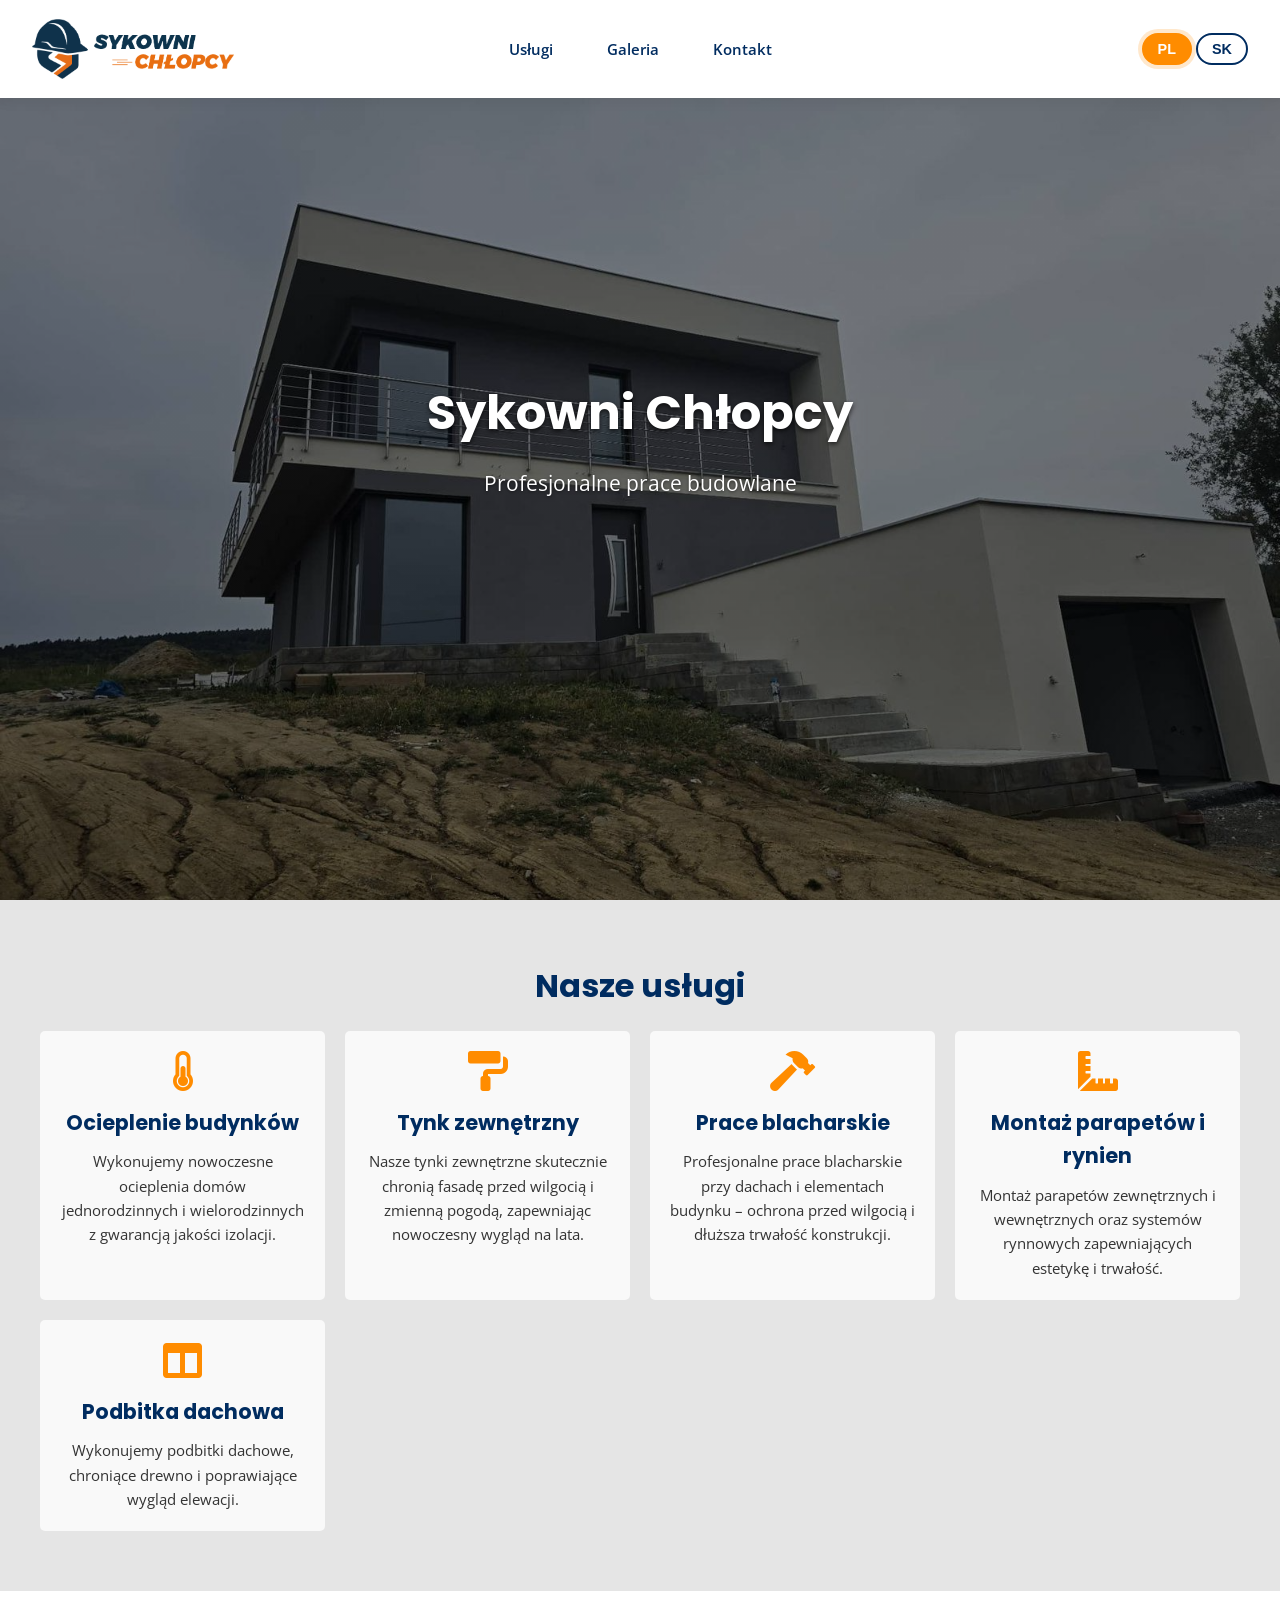
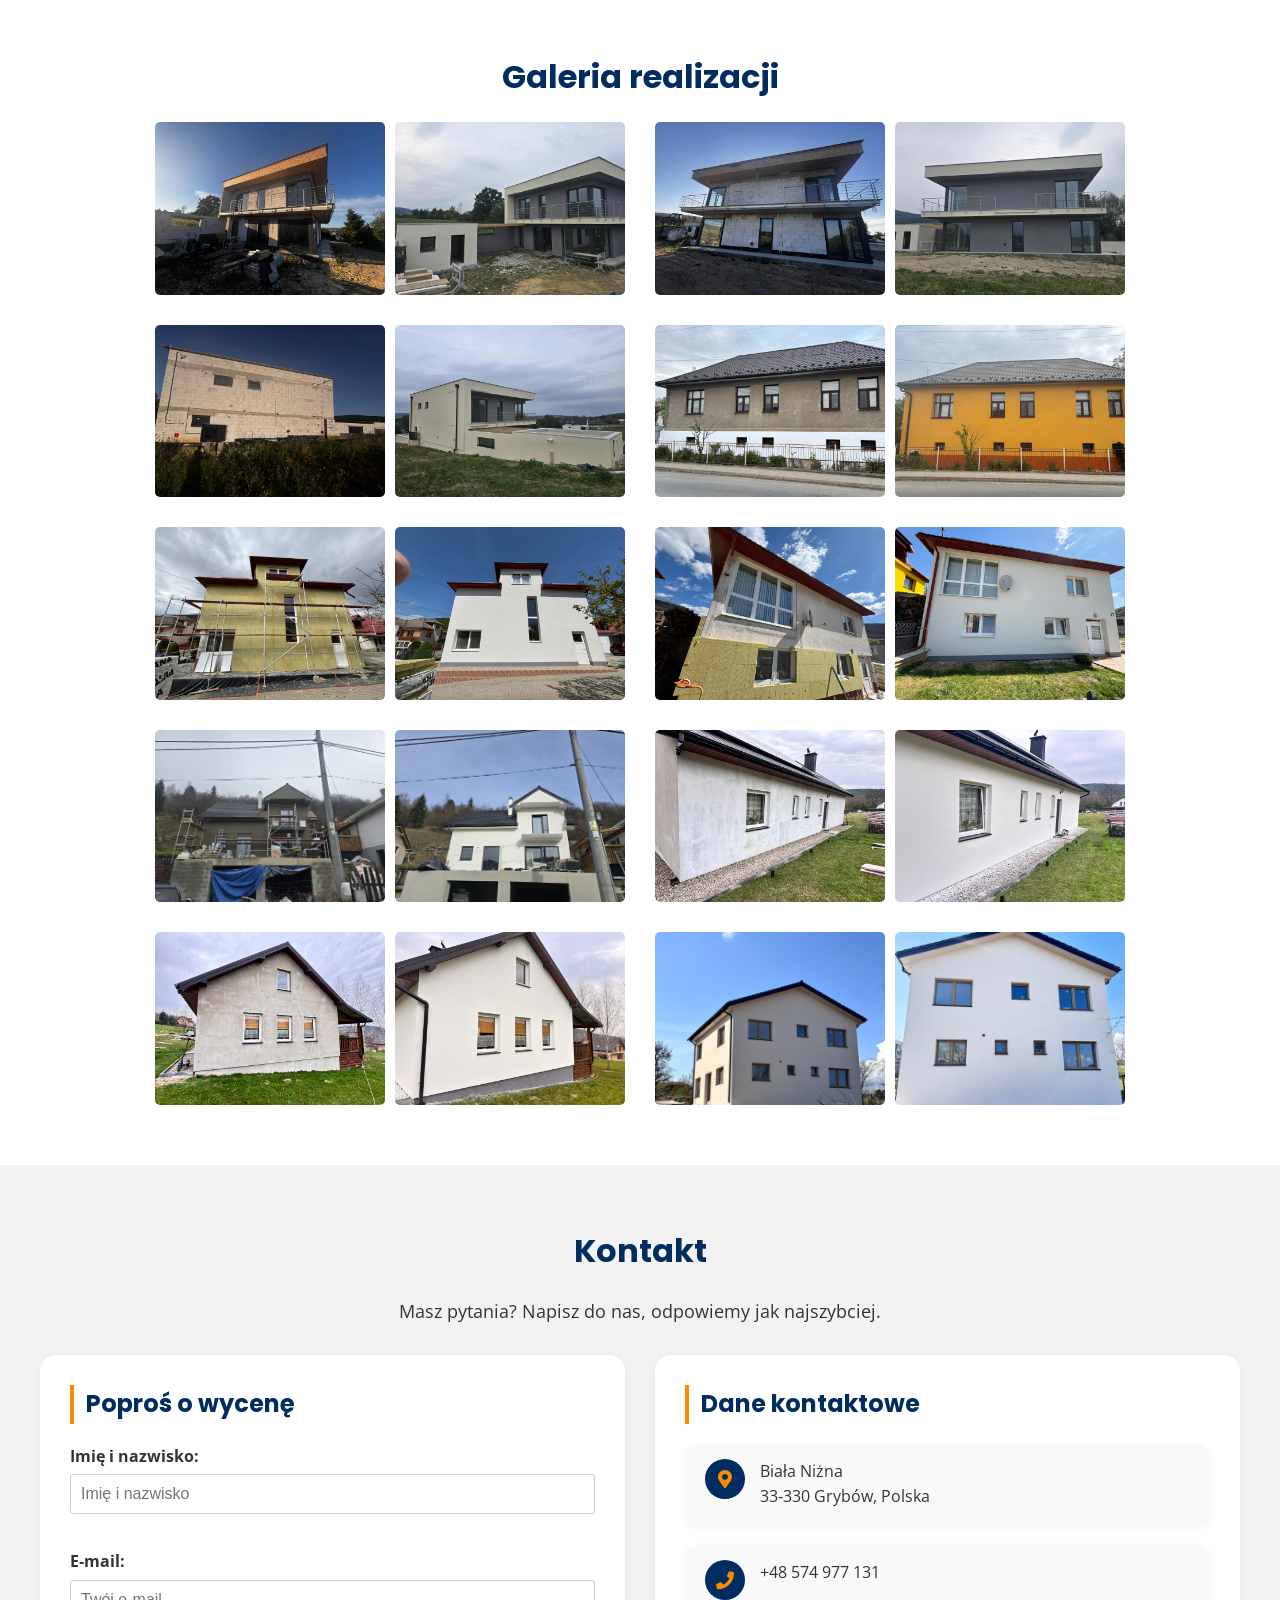
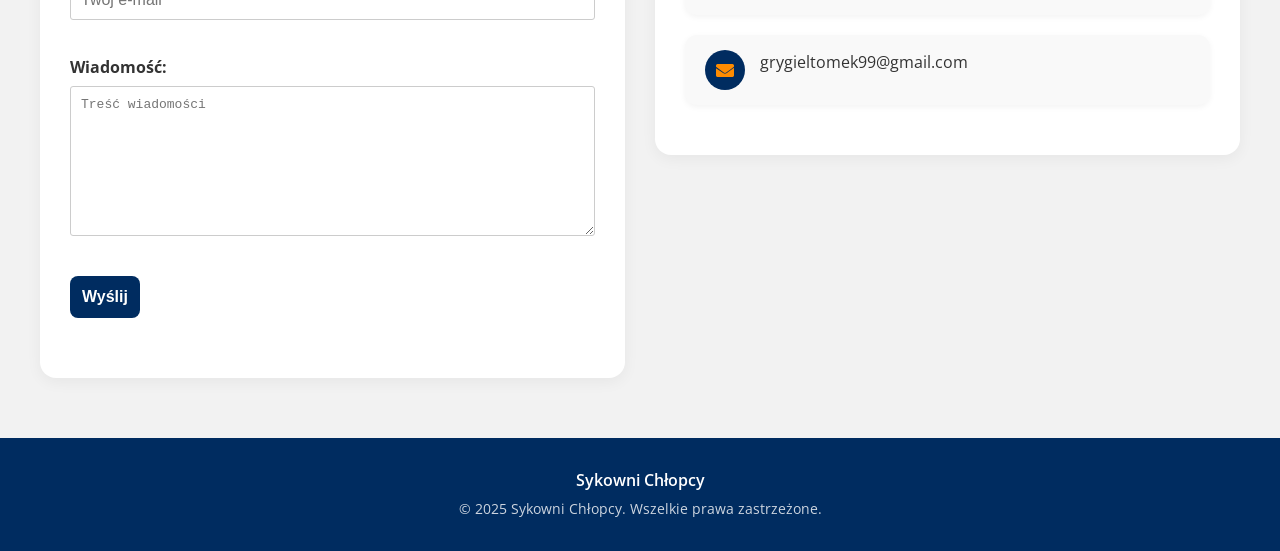
==== pl/index.html @ 6490303d "clone root" ====
<!-- pl -->
<!DOCTYPE html>
<html lang="pl">
<script>
  document.addEventListener('DOMContentLoaded', () => {
    document.getElementById('lang-pl')?.classList.add('active');
    document.getElementById('lang-sk')?.classList.remove('active');
  });
</script>
<head>
<script type="application/ld+json">
{
  "@context": "https://schema.org",
  "@type": "LocalBusiness",
  "name": "Sykowni Chłopcy",
  "image": "https://sykowni-chlopcy.pl/banner_new.png",
  "address": {
    "@type": "PostalAddress",
    "streetAddress": "Biała Niżna",
    "addressLocality": "Grybów",
    "postalCode": "33-330",
    "addressCountry": "PL"
  },
  "telephone": "+48 574 977 131",
  "email": "grygieltomek99@gmail.com",
  "url": "https://sykowni-chlopcy.pl/pl/",
  "priceRange": "$"
}
</script>
  <meta charset="UTF-8" />
  <meta name="viewport" content="width=device-width, initial-scale=1.0" />
  <title>Sykowni Chłopcy – Prace budowlane</title>
  <link rel="icon" href="https://sykowni-chlopcy.pl/favicon.ico" type="image/x-icon" />
  <link rel="stylesheet" href="../style.css" />
  <link rel="stylesheet" href="https://cdnjs.cloudflare.com/ajax/libs/font-awesome/5.15.4/css/all.min.css" />
  <link rel="stylesheet" href="https://cdnjs.cloudflare.com/ajax/libs/aos/2.3.4/aos.css" />
  <link href="https://fonts.googleapis.com/css2?family=Open+Sans:wght@400;600&family=Poppins:wght@600;700&display=swap" rel="stylesheet">  
  <link rel="canonical" href="https://sykowni-chlopcy.pl/pl/" />
  <link rel="alternate" hreflang="pl" href="https://sykowni-chlopcy.pl/pl/" />
  <link rel="alternate" hreflang="sk" href="https://sykowni-chlopcy.pl/sk/" />
  <meta name="description" content="Profesjonalne usługi budowlane w Polsce i na Słowacji. Ocieplenia, tynki, podbitki, prace blacharskie, parapety, rynny i więcej." />
</head>
<body>

<header id="hero">
  <nav class="navbar">
    <div class="nav-left">
      <img src="../banner_new.png" alt="Sykowni Chłopcy Logo" class="hero-logo" style="cursor: pointer;" onclick="scrollToTop()" />
    </div>
    <ul class="nav-center nav-links">
      <!-- <li><a href="#about">O nas</a></li> -->
      <li><a href="#services">Usługi</a></li>
      <li><a href="#gallery">Galeria</a></li>
      <li><a href="#contact-section">Kontakt</a></li>
    </ul>
    <div class="nav-right">
      <div class="lang-switch">
        <a href="../pl/"><button id="lang-pl" type="button">PL</button></a>
        <a href="../sk/"><button id="lang-sk" type="button">SK</button></a>
      </div>
      <div class="hamburger">
        <span></span><span></span><span></span>
      </div>
    </div>
  </nav>
  <div class="hero-content" data-aos="fade-up">
    <h1>Sykowni Chłopcy</h1>
    <p>Profesjonalne prace budowlane</p>
  </div>
</header>

<!-- <section id="about" data-aos="fade-up"> -->
  <!-- <h2>O nas</h2> -->
  <!-- <p> -->
    <!-- Jesteśmy firmą budowlaną z wieloletnim doświadczeniem. Oferujemy szeroki zakres usług i gwarantujemy najwyższą jakość wykonywanych prac nowoczesnymi metodami. Nasz zespół to wykwalifikowani specjaliści, którzy dążą do pełnego zadowolenia klienta. -->
  <!-- </p> -->
  <!-- <div class="about-wrapper"> -->
    <!-- <div class="about-block" data-aos="fade-right"> -->
      <!-- <div class="about-icon"><i class="fas fa-hard-hat"></i></div> -->
      <!-- <div class="about-text"> -->
        <!-- <h3>Doświadczenie</h3> -->
        <!-- <p> -->
          <!-- Działamy w branży budowlanej od wielu lat, dostarczając sprawdzone i niezawodne rozwiązania. -->
        <!-- </p> -->
      <!-- </div> -->
    <!-- </div> -->
    <!-- <div class="about-block" data-aos="fade-left"> -->
      <!-- <div class="about-icon"><i class="fas fa-tools"></i></div> -->
      <!-- <div class="about-text"> -->
        <!-- <h3>Nowoczesne technologie</h3> -->
        <!-- <p> -->
          <!-- Stosujemy innowacyjne technologie, które zapewniają trwałość i estetykę wykonania. -->
        <!-- </p> -->
      <!-- </div> -->
    <!-- </div> -->
    <!-- <div class="about-block" data-aos="fade-right"> -->
      <!-- <div class="about-icon"><i class="fas fa-handshake"></i></div> -->
      <!-- <div class="about-text"> -->
        <!-- <h3>Zaufanie i podejście</h3> -->
        <!-- <p> -->
          <!-- Najważniejsza jest dla nas satysfakcja klienta oraz profesjonalne podejście. -->
        <!-- </p> -->
      <!-- </div> -->
    <!-- </div> -->
  <!-- </div> -->
<!-- </section> -->

<section id="services" data-aos="fade-up">
  <h2>Nasze usługi</h2>
  <div class="services-grid">
    <div class="service-item" data-aos="fade-up">
      <i class="fas fa-thermometer-half"></i>
      <h3>Ocieplenie budynków</h3>
      <p>
        Wykonujemy nowoczesne ocieplenia domów jednorodzinnych i wielorodzinnych z gwarancją jakości izolacji.
      </p>
    </div>
    <div class="service-item" data-aos="fade-up">
      <i class="fas fa-paint-roller"></i>
      <h3>Tynk zewnętrzny</h3>
      <p>
        Nasze tynki zewnętrzne skutecznie chronią fasadę przed wilgocią i zmienną pogodą, zapewniając nowoczesny wygląd na lata.
      </p>
    </div>
    <div class="service-item" data-aos="fade-up">
      <i class="fas fa-hammer"></i>
      <h3>Prace blacharskie</h3>
      <p>
        Profesjonalne prace blacharskie przy dachach i elementach budynku – ochrona przed wilgocią i dłuższa trwałość konstrukcji.
      </p>
    </div>
    <div class="service-item" data-aos="fade-up">
      <i class="fas fa-ruler-combined"></i>
      <h3>Montaż parapetów i rynien</h3>
      <p>
        Montaż parapetów zewnętrznych i wewnętrznych oraz systemów rynnowych zapewniających estetykę i trwałość.
      </p>
    </div>
    <div class="service-item" data-aos="fade-up">
      <i class="fas fa-columns"></i>
      <h3>Podbitka dachowa</h3>
      <p>
        Wykonujemy podbitki dachowe, chroniące drewno i poprawiające wygląd elewacji.
      </p>
    </div>
  </div>
</section>

<section id="gallery" data-aos="fade-up">
  <h2>Galeria realizacji</h2>
  <div class="gallery-grid">
    <div class="gallery-pair" data-index="0">
      <img src="../modern_6.jpg" alt="Przed 1" class="gallery-thumb" />
      <img src="../background.jpg" alt="Po 1" class="gallery-thumb" />
    </div>
    <div class="gallery-pair" data-index="1">
      <img src="../modern_7.jpg" alt="Przed 1" class="gallery-thumb" />
      <img src="../modern_5.jpg" alt="Po 1" class="gallery-thumb" />
    </div>
    <div class="gallery-pair" data-index="2">
      <img src="../modern_8.jpg" alt="Przed 1" class="gallery-thumb" />
      <img src="../modern_2.jpg" alt="Po 1" class="gallery-thumb" />
    </div>
    <div class="gallery-pair" data-index="3">
      <img src="../galery_9.jpg" alt="Przed 2" class="gallery-thumb" />
      <img src="../galery_2.jpg" alt="Po 2" class="gallery-thumb" />
    </div>
    <div class="gallery-pair" data-index="4">
      <img src="../galery_11.jpg" alt="Przed 2" class="gallery-thumb" />
      <img src="../galery_1.jpg" alt="Po 2" class="gallery-thumb" />
    </div>
    <div class="gallery-pair" data-index="5">
      <img src="../galery_3.jpg" alt="Przed 2" class="gallery-thumb" />
      <img src="../galery_12.jpg" alt="Po 2" class="gallery-thumb" />
    </div>
    <div class="gallery-pair" data-index="6">
      <img src="../galery_13.jpg" alt="Przed 2" class="gallery-thumb" />
      <img src="../galery_14.jpg" alt="Po 2" class="gallery-thumb" />
    </div>
    <div class="gallery-pair" data-index="7">
      <img src="../galery_15.jpg" alt="Przed 2" class="gallery-thumb" />
      <img src="../galery_16.jpg" alt="Po 2" class="gallery-thumb" />
    </div>
    <div class="gallery-pair" data-index="8">
      <img src="../galery_17.jpg" alt="Przed 2" class="gallery-thumb" />
      <img src="../galery_18.jpg" alt="Po 2" class="gallery-thumb" />
    </div>
    <div class="gallery-pair" data-index="9">
      <img src="../galery_19.jpg" alt="Przed 2" class="gallery-thumb" />
      <img src="../galery_20.jpg" alt="Po 2" class="gallery-thumb" />
    </div>
  </div>
</section>

<section id="contact-section" data-aos="fade-up">
  <h2 data-aos="fade-up">Kontakt</h2>
  <p class="contact-lead" data-aos="fade-up">
    Masz pytania? Napisz do nas, odpowiemy jak najszybciej.
  </p>
  <div class="contact-wrapper">
    <div class="contact-box" data-aos="fade-right">
      <h3 class="contact-header">Poproś o wycenę</h3>
      <form id="contact-form" action="https://formspree.io/f/xgvyvrle" method="POST">
        <input type="hidden" name="_subject" value="Sykowni Chłopcy – wiadomość z formularza">
        <div class="form-group" data-aos="fade-up" data-aos-delay="0">
          <label for="name">Imię i nazwisko:</label>
          <input type="text" id="name" name="name" placeholder="Imię i nazwisko" required />
        </div>
        <div class="form-group" data-aos="fade-up" data-aos-delay="100">
          <label for="email">E‑mail:</label>
          <input type="email" id="email" name="email" placeholder="Twój e‑mail" required />
        </div>
        <div class="form-group" data-aos="fade-up" data-aos-delay="200">
          <label for="message">Wiadomość:</label>
          <textarea id="message" name="message" placeholder="Treść wiadomości" rows="5" required></textarea>
        </div>
        <div data-aos="zoom-in" data-aos-delay="300">
          <button type="submit" class="btn animated-submit">Wyślij</button>
        </div>
        <p id="form-message" class="form-message"></p>
      </form>
    </div>

    <div class="contact-box contact-info" data-aos="fade-left">
      <h3 class="contact-header">Dane kontaktowe</h3>
      <div class="info-item" data-aos="fade-up">
        <div class="icon-circle"><i class="fas fa-map-marker-alt"></i></div>
        <p>Biała Niżna<br />33‑330 Grybów, Polska</p>
      </div>
      <div class="info-item" data-aos="fade-up" data-aos-delay="100">
        <div class="icon-circle"><i class="fas fa-phone"></i></div>
        <p>+48 574 977 131</p>
      </div>
      <div class="info-item" data-aos="fade-up" data-aos-delay="200">
        <div class="icon-circle"><i class="fas fa-envelope"></i></div>
        <p>grygieltomek99@gmail.com</p>
      </div>
    </div>
  </div>
</section>

<footer class="footer">
  <div class="footer-container">
    <p class="footer-name">Sykowni Chłopcy</p>
    <p class="footer-copy">&copy; 2025 Sykowni Chłopcy. Wszelkie prawa zastrzeżone.</p>
  </div>
</footer>

<!-- Lightbox dla pary zdjęć -->
<div id="lightbox-overlay">
  <span id="lightbox-close">&times;</span>
  <div class="lightbox-content">
    <img id="lightbox-before" src="#" alt="Zdjęcie przed" />
    <img id="lightbox-after" src="#" alt="Zdjęcie po" />
  </div>
  <span id="lightbox-prev" class="lightbox-arrow">&#10094;</span>
  <span id="lightbox-next" class="lightbox-arrow">&#10095;</span>
</div>

<button id="scrollToTopBtn" title="Do góry">
  <i class="fas fa-chevron-up"></i>
</button>

<script src="https://cdnjs.cloudflare.com/ajax/libs/aos/2.3.4/aos.js"></script>
<script src="../script.js"></script>
</body>
</html>
---- style.css ----
:root {
      --primary-color: #002C60;
      --secondary-color: #FF8C00;
      --bg-color: #ffffff;
      --text-color: #333333;
      --light-color: #ffffff;
    }
    * {
      box-sizing: border-box;
      margin: 0;
      padding: 0;
	  max-width: 100vw;
    }
	html, body {
      max-width: 100%;
      overflow-x: hidden;
    }
    body {
      font-family: 'Open Sans', sans-serif;
      color: var(--text-color);
      background: var(--bg-color);
      line-height: 1.6;
    }
	h1, h2, h3, h4, h5 {
      font-family: 'Poppins', sans-serif;
      font-weight: 700;
    }
    /* Navbar */
.navbar {
  background: #ffffff;
  box-shadow: 0 4px 12px rgba(0,0,0,0.05);
  display: flex;
  justify-content: space-between;
  align-items: center;
  padding: 1.2rem 2rem;
  position: fixed;
  width: 100%;
  top: 0;
  left: 0;
  z-index: 1000;
  transition: background 0.3s, box-shadow 0.3s;
}

.nav-left {
  flex: 1;
  display: flex;
  align-items: center;
  justify-content: flex-start;
}

.nav-center {
  flex: 2;
  display: flex;
  justify-content: center;
  align-items: center;
  list-style: none;
}

.nav-right {
  flex: 1;
  display: flex;
  justify-content: flex-end;
  align-items: center;
}

.nav-links li {
  margin: 0 15px;
}

.nav-links a {
  color: var(--primary-color);
  font-weight: 600;
  text-decoration: none;
  position: relative;
  padding: 8px 12px;
  font-size: 0.95em;
  transition: all 0.3s ease;
  border-radius: 5px;
  display: inline-block;
}

.nav-links a::after {
  content: '';
  position: absolute;
  bottom: 5px;
  left: 50%;
  width: 0%;
  height: 2px;
  background-color: var(--secondary-color);
  transition: width 0.3s ease, left 0.3s ease;
  transform: translateX(-50%);
}

.nav-links a:hover::after {
  width: 100%;
  left: 50%;
}

.nav-links a.active {
  color: var(--secondary-color);
  font-weight: 700;
}
.nav-links a.active::after {
  width: 100%;
}
.nav-links a:hover {
  color: var(--secondary-color);
  transform: translateY(-2px);
}

.hero-logo {
  max-height: 60px;
}
    .lang-switch button {
  background-color: transparent;
  border: 2px solid var(--primary-color);
  color: var(--primary-color);
  font-weight: 600;
  padding: 6px 14px;
  border-radius: 20px;
  cursor: pointer;
  transition: all 0.3s ease;
  font-size: 0.9em;
  text-transform: uppercase;
}

.lang-switch button:hover {
  background-color: var(--primary-color);
  color: var(--light-color);
  transform: scale(1.05);
}

.lang-switch button.active {
  background-color: var(--secondary-color);
  color: var(--light-color);
  border-color: var(--secondary-color);
  box-shadow: 0 0 0 4px rgba(255, 140, 0, 0.2);
}
    .hamburger span {
      display: block;
      width: 25px;
      height: 3px;
      margin: 5px;
      background: var(--light-color);
      transition: transform 0.3s;
    }
    .hamburger.open span:nth-child(1) {
      transform: translateY(8px) rotate(45deg);
    }
    .hamburger.open span:nth-child(2) {
      opacity: 0;
    }
    .hamburger.open span:nth-child(3) {
      transform: translateY(-8px) rotate(-45deg);
    }
    /* Hero section */
	body.noscroll {
      overflow: hidden !important;
    }
    #hero {
      background: linear-gradient(rgba(0,0,0,0.5), rgba(0,0,0,0.5)), url('modern_1.jpg') center center no-repeat;
      background-size: cover;
      @media (max-width: 767px) {
      #hero {
        background-attachment: scroll;
      }
    }
      color: var(--light-color);
      text-align: center;
	  height: 100vh;
      display: flex;
      flex-direction: column;
      justify-content: center;
    }
    #hero .hero-content {
      padding: 100px 20px 150px 20px; /* space for nav and some top/bottom padding */
    }
	.hero-content p {
      font-size: 1.3em;
	  font-weight: 400;
      margin-bottom: 25px;
      text-shadow: 0 1px 3px rgba(0,0,0,0.5);
    }
	.hero-logo {
      max-width: 250px;
    }
    .hero-content h1 {
      font-size: 3em;
      margin-bottom: 15px;
      text-shadow: 0 2px 5px rgba(0,0,0,0.7);
    }
    .hero-content .cta {
      display: inline-block;
      background: var(--secondary-color);
      color: var(--light-color);
      text-decoration: none;
      padding: 15px 30px;
      font-weight: bold;
      border-radius: 5px;
      transition: background 0.3s;
    }
    .hero-content .cta:hover {
      background: #e67600; /* slightly darker orange */
    }
    /* Sections */
    section {
      padding: 60px 20px;
    }
    section h2 {
      font-size: 2em;
      margin-bottom: 20px;
      text-align: center;
      color: var(--primary-color);
    }
    /* About section */
    #about p {
      max-width: 800px;
      margin: 0 auto;
      font-size: 1.1em;
	  text-align: center;
    }
.about-wrapper {
  max-width: 1000px;
  margin: 40px auto 0 auto;
  display: flex;
  flex-direction: column;
  gap: 40px;
  padding: 0 20px;
}

.about-block {
  display: flex;
  align-items: flex-start;
  gap: 20px;
}

.about-icon {
  width: 60px;
  height: 60px;
  background-color: var(--secondary-color); /* żółte tło */
  color: #fff; /* biała ikona */
  border-radius: 50%;
  display: flex;
  justify-content: center;
  align-items: center;
  font-size: 28px;
  box-shadow: 0 4px 10px rgba(0, 0, 0, 0.05);
  transition: transform 0.3s ease, box-shadow 0.3s ease, background-color 0.3s ease, color 0.3s ease;
}

.about-block:hover .about-icon {
  transform: scale(1.15) rotate(5deg);
  box-shadow: 0 8px 20px rgba(0, 0, 0, 0.1);
  background-color: var(--secondary-color);
  color: white;
}

.about-text h3 {
  margin: 0 0 8px;
  font-size: 1.3em;
  color: var(--primary-color);
}

.about-text p {
  margin: 0;
  color: #555;
  font-size: 1em;
  line-height: 1.5;
}

@media (max-width: 768px) {
  .about-block {
    flex-direction: column;
    align-items: center;
    text-align: center;
  }

  .about-icon {
    margin-bottom: 15px;
  }
}
    /* Services section */
	#services{
		background: #E5E5E5;
	}
    .services-grid {
      display: grid;
      grid-template-columns: repeat(auto-fit, minmax(250px, 1fr));
      gap: 20px;
      max-width: 1200px;
      margin: 0 auto;
    }
    .service-item {
      background: #f9f9f9;
      padding: 20px;
      text-align: center;
      border-radius: 5px;
      transition: transform 0.3s;
    }
    .service-item:hover {
      transform: translateY(-5px);
      box-shadow: 0 5px 15px rgba(0,0,0,0.1);
    }

    .service-item:hover i {
      transform: scale(1.2) rotate(5deg);
      transition: transform 0.3s ease;
    }
    .service-item i {
      font-size: 40px;
      color: var(--secondary-color);
      margin-bottom: 15px;
	  transition: transform 0.3s ease;
    }
    .service-item h3 {
      font-size: 1.3em;
      margin-bottom: 10px;
      color: var(--primary-color);
    }
    .service-item p {
      font-size: 0.95em;
    }
	
    /* Gallery section */
.gallery-grid {
  display: flex;
  flex-wrap: wrap;
  gap: 30px;
  justify-content: center;
}
.gallery-pair {
  display: flex;
  gap: 10px;
  cursor: pointer;
}
.gallery-pair img {
  width: 230px;
  border-radius: 5px;
}
#lightbox-overlay {
  position: fixed;
  top: 0;
  left: 0;
  width: 100%;
  height: 100%;
  background: rgba(0,0,0,0.9);
  display: none;
  align-items: center;
  justify-content: center;
  flex-direction: column;
  z-index: 9999;
}
.lightbox-content {
  display: flex;
  gap: 20px;
}
.lightbox-content img {
  max-width: 45vw;
  max-height: 80vh;
  border: 3px solid #fff;
  border-radius: 8px;
}
#lightbox-close {
  position: absolute;
  top: 20px;
  right: 30px;
  font-size: 3rem;
  color: white;
  cursor: pointer;
}
.lightbox-arrow {
  position: absolute;
  top: 50%;
  font-size: 3rem;
  color: white;
  cursor: pointer;
  user-select: none;
  transform: translateY(-50%);
}
#lightbox-prev { left: 30px; }
#lightbox-next { right: 30px; }

    /* Contact section */
	#contact-section {
  background-color: #f2f2f2;
  padding: 60px 20px;
}

.contact-wrapper {
  display: flex;
  flex-direction: column;
  gap: 30px;
  max-width: 1200px;
  margin: 0 auto;
  align-items: stretch; /* domyślne, ale dodajmy dla pewności */
}

.contact-header {
  font-size: 1.5rem;
  font-weight: 700;
  margin-bottom: 20px;
  color: #002C60;
  border-left: 4px solid var(--secondary-color);
  padding-left: 12px;
}

.contact-box {
  background-color: #ffffff;
  padding: 30px;
  border-radius: 16px;
  box-shadow: 0 4px 15px rgba(0, 0, 0, 0.05);
  flex: 1;
}

.contact-box form {
  display: flex;
  flex-direction: column;
}

.form-group input,
.form-group textarea {
  width: 100%;
  padding: 12px;
  border: 1px solid #ccc;
  border-radius: 8px;
  font-size: 16px;
}

.contact-box button.btn {
  padding: 12px;
  background-color: #002C60;
  color: white;
  border: none;
  border-radius: 8px;
  cursor: pointer;
  font-weight: bold;
  transition: background-color 0.3s ease;
}

.contact-box button.btn:hover {
  background-color: #004080;
}

.contact-info {
  display: flex;
  flex-direction: column;
  justify-content: center;
}

.info-title {
  font-size: 1.4rem;
  margin-bottom: 20px;
  font-weight: 600;
  color: #002C60;
}

.info-item {
  display: flex;
  align-items: flex-start;
  gap: 15px;
  margin-bottom: 20px;
  background-color: #f9f9f9;
  padding: 15px 20px;
  border-radius: 12px;
  box-shadow: 0 2px 6px rgba(0, 0, 0, 0.05);
  transition: transform 0.2s ease;
}
.icon-circle i {
  transition: transform 0.3s ease;
}
.icon-circle {
  transition: transform 0.3s ease;
}

.info-item:hover .icon-circle {
  transform: scale(1.15);
}
.info-item:hover .icon-circle i {
  transform: scale(1.2) rotate(5deg);
}

.info-item:hover {
  transform: translateY(-3px);
}

.icon-circle {
  width: 40px;
  height: 40px;
  background-color: #002C60; /* ciemnoniebieskie tło */
  color: #fff;               /* biała ikona */
  border-radius: 50%;
  display: flex;
  justify-content: center;
  align-items: center;
  font-size: 18px;
  flex-shrink: 0;
}


.contact-info p {
  margin: 0;
  font-size: 16px;
  color: #333;
}

.contact-info i {
  color: var(--secondary-color);
}
.contact-lead {
    text-align: center;
    font-size: 1.15em;
    margin: 10px auto 30px auto;
    color: var(--text-color);
    max-width: 700px;
    }

@media (min-width: 768px) {
  .contact-wrapper {
    flex-direction: row;
	align-items: flex-start;
  }
}
    .form-group {
      margin-bottom: 15px;
      display: flex;
      flex-direction: column;
    }
    .form-group label {
      margin-bottom: 5px;
      font-weight: bold;
    }
    .form-group input,
    .form-group textarea {
      padding: 10px;
      font-size: 1em;
      border: 1px solid #ccc;
      border-radius: 3px;
    }
    .form-group textarea {
      resize: vertical;
      min-height: 100px;
    }
    .btn {
      background: var(--primary-color);
      color: var(--light-color);
      border: none;
      padding: 10px 20px;
      font-size: 1em;
      font-weight: bold;
      border-radius: 3px;
      cursor: pointer;
      margin-top: 5px;
      transition: background 0.3s;
    }
    .btn:hover {
      background: #001b40; /* darker primary */
    }
    .form-message {
      margin-top: 10px;
      font-weight: bold;
    }
    .form-message.success {
      color: green;
    }
    .form-message.error {
      color: red;
    }
    /* Footer */
    .footer {
  background-color: #002C60;
  color: #ffffff;
  padding: 30px 20px;
  text-align: center;
  font-size: 14px;
}

.footer-container {
  max-width: 1200px;
  margin: 0 auto;
}

.footer-name {
  font-size: 16px;
  font-weight: 600;
  margin-bottom: 5px;
}
.hamburger {
  display: none;
  flex-direction: column;
  justify-content: center;
  align-items: center;
  width: 30px;
  height: 24px;
  cursor: pointer;
  z-index: 1001;
  margin-left: 20px;
}

.hamburger span {
  background-color: var(--primary-color);
  height: 3px;
  width: 100%;
  margin: 3px 0;
  transition: 0.3s ease;
}

.footer-copy {
  opacity: 0.8;
}
    /* Responsive adjustments */
    @media (min-width: 768px) {
      .nav-links {
        display: flex;
      }
      .hamburger {
        display: none;
      }
      #hero .hero-content {
        padding: 150px 20px;
      }
      #contact-form {
        display: flex;
        flex-wrap: wrap;
        gap: 20px;
      }
      .form-group {
        flex: 1 1 48%;
      }
      .form-group.full-width {
        flex: 1 1 100%;
      }
      /* Ensure message textarea spans full width in grid */
      #message {
        min-height: 150px;
      }
    }
@media (max-width: 767px) {
  .nav-links {
    display: none;
    flex-direction: column;
    align-items: center;
    background-color: rgba(0, 44, 96, 0.95);
    width: 100%;
    position: absolute;
    top: 100%;
    left: 0;
    z-index: 999;
    padding: 1rem 0;
  }

  .nav-links.open {
    display: flex;
  }

  .nav-links li {
    margin: 15px 0;
  }

  .nav-links a {
    color: white;
    font-size: 1.1em;
  }

  .nav-links a:hover {
    color: var(--secondary-color);
  }

  .hamburger {
    display: flex;
  }
}
	
	@media (min-width: 768px) {
  .nav-center {
    display: flex !important;
    flex-direction: row;
    position: static;
    background: none;
  }

  .hamburger {
    display: none !important;
  }
}
#scrollToTopBtn {
  position: fixed;
  bottom: 40px;
  right: 30px;
  z-index: 1000;
  background-color: transparent;
  color: var(--secondary-color);
  border: 2px solid var(--secondary-color);
  padding: 10px 14px;
  border-radius: 30px;
  font-size: 18px;
  cursor: pointer;
  box-shadow: 0 4px 12px rgba(0, 0, 0, 0.08);
  opacity: 0;
  visibility: hidden;
  transition: all 0.3s ease;
  text-align: center;
}

#scrollToTopBtn i {
  pointer-events: none;
}

#scrollToTopBtn.show {
  opacity: 1;
  visibility: visible;
  transform: translateY(0);
}

#scrollToTopBtn:hover {
  background-color: var(--secondary-color);
  color: var(--light-color);
  transform: scale(1.05);
}
.form-group input:focus,
.form-group textarea:focus {
  border-color: var(--secondary-color);
  box-shadow: 0 0 8px rgba(255, 140, 0, 0.3);
  outline: none;
  transition: all 0.3s ease;
}
/* --- GALERIA RESPONSYWNA --- */
@media (max-width: 768px) {
  .gallery-grid {
    flex-direction: column;
    align-items: center;
    gap: 20px;
  }

  .gallery-pair {
    flex-direction: column;
    align-items: center;
    gap: 10px;
  }

  .gallery-pair img {
    width: 90%;
    max-width: 400px;
  }
}
/* --- LIGHTBOX: widok mobilny (ulepszony) --- */
@media (max-width: 768px) {
  .lightbox-content {
    flex-direction: column;
    align-items: center;
    justify-content: center;
    gap: 10px;
    height: 100%;
  }

  .lightbox-content img {
    width: auto;
    max-width: 90vw;
    max-height: 45vh; /* dwa zdjęcia mieszczą się w ekranie */
    object-fit: contain;
  }

  /* Strzałki – wyśrodkowane pionowo po bokach */
  #lightbox-prev,
  #lightbox-next {
    display: block;
    position: absolute;
    top: 50%;
    transform: translateY(-50%);
    font-size: 2.5rem;
    color: rgba(255, 255, 255, 0.85);
    cursor: pointer;
    user-select: none;
    z-index: 10000;
  }

  #lightbox-prev {
    left: 20px;
  }

  #lightbox-next {
    right: 20px;
  }

  /* X w prawym górnym rogu */
  #lightbox-close {
    top: 10px;
    right: 20px;
    font-size: 2.5rem;
  }
}
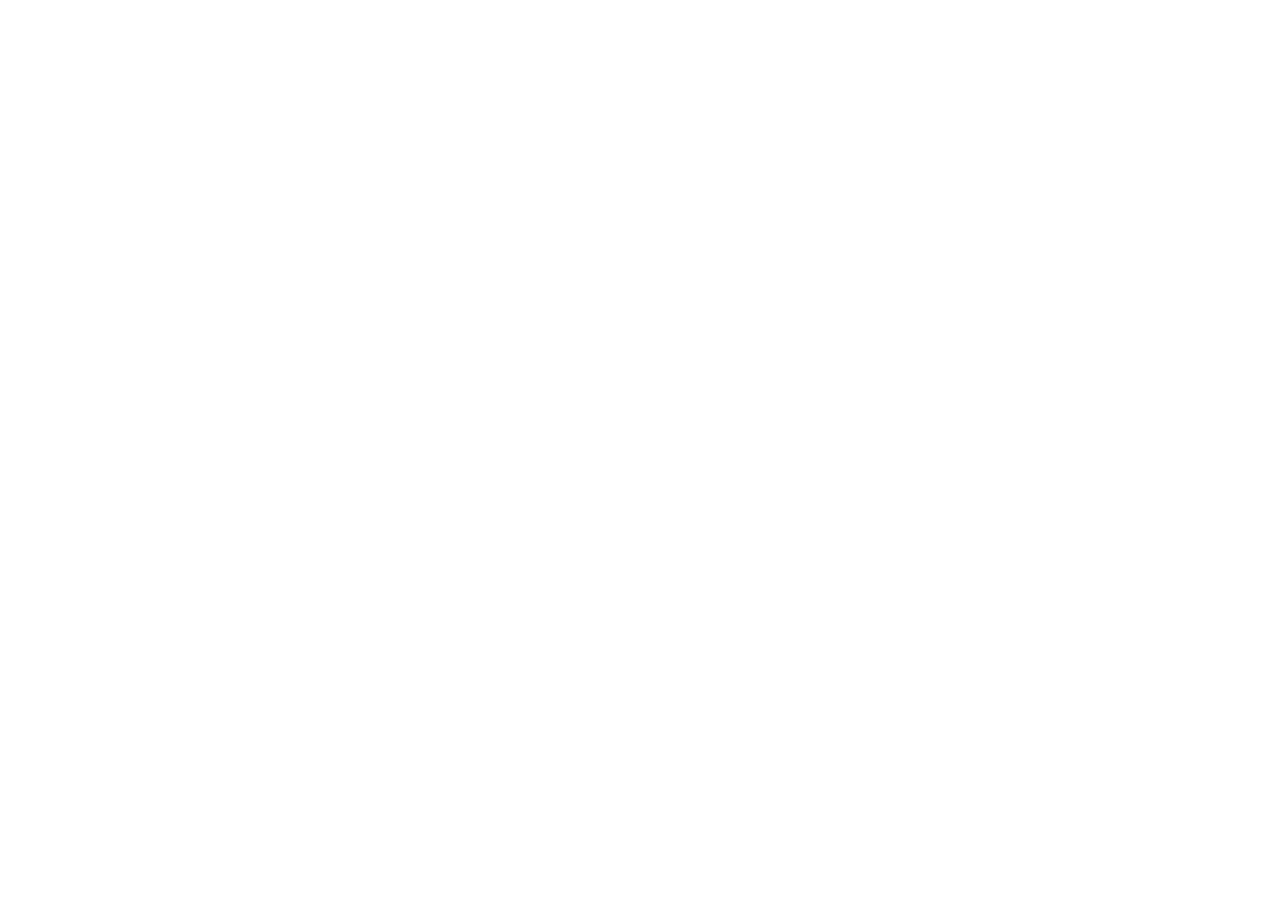
==== commit 7fa05a35: "v2" ====
--- a/pl/index.html
+++ b/pl/index.html
@@ -1,267 +1,16 @@
-<!-- pl -->
 <!DOCTYPE html>
 <html lang="pl">
-<script>
-  document.addEventListener('DOMContentLoaded', () => {
-    document.getElementById('lang-pl')?.classList.add('active');
-    document.getElementById('lang-sk')?.classList.remove('active');
-  });
-</script>
 <head>
-<script type="application/ld+json">
-{
-  "@context": "https://schema.org",
-  "@type": "LocalBusiness",
-  "name": "Sykowni Chłopcy",
-  "image": "https://sykowni-chlopcy.pl/banner_new.png",
-  "address": {
-    "@type": "PostalAddress",
-    "streetAddress": "Biała Niżna",
-    "addressLocality": "Grybów",
-    "postalCode": "33-330",
-    "addressCountry": "PL"
-  },
-  "telephone": "+48 574 977 131",
-  "email": "grygieltomek99@gmail.com",
-  "url": "https://sykowni-chlopcy.pl/pl/",
-  "priceRange": "$"
-}
-</script>
   <meta charset="UTF-8" />
   <meta name="viewport" content="width=device-width, initial-scale=1.0" />
-  <title>Sykowni Chłopcy – Prace budowlane</title>
-  <link rel="icon" href="https://sykowni-chlopcy.pl/favicon.ico" type="image/x-icon" />
-  <link rel="stylesheet" href="../style.css" />
-  <link rel="stylesheet" href="https://cdnjs.cloudflare.com/ajax/libs/font-awesome/5.15.4/css/all.min.css" />
-  <link rel="stylesheet" href="https://cdnjs.cloudflare.com/ajax/libs/aos/2.3.4/aos.css" />
-  <link href="https://fonts.googleapis.com/css2?family=Open+Sans:wght@400;600&family=Poppins:wght@600;700&display=swap" rel="stylesheet">  
-  <link rel="canonical" href="https://sykowni-chlopcy.pl/pl/" />
-  <link rel="alternate" hreflang="pl" href="https://sykowni-chlopcy.pl/pl/" />
-  <link rel="alternate" hreflang="sk" href="https://sykowni-chlopcy.pl/sk/" />
-  <meta name="description" content="Profesjonalne usługi budowlane w Polsce i na Słowacji. Ocieplenia, tynki, podbitki, prace blacharskie, parapety, rynny i więcej." />
+  <title>Przekierowanie na sykowni-chlopcy.pl</title>
+  <meta name="robots" content="noindex, follow" />
+  <link rel="canonical" href="https://sykowni-chlopcy.pl/" />
+  <meta http-equiv="refresh" content="0; url=https://sykowni-chlopcy.pl/" />
 </head>
 <body>
-
-<header id="hero">
-  <nav class="navbar">
-    <div class="nav-left">
-      <img src="../banner_new.png" alt="Sykowni Chłopcy Logo" class="hero-logo" style="cursor: pointer;" onclick="scrollToTop()" />
-    </div>
-    <ul class="nav-center nav-links">
-      <!-- <li><a href="#about">O nas</a></li> -->
-      <li><a href="#services">Usługi</a></li>
-      <li><a href="#gallery">Galeria</a></li>
-      <li><a href="#contact-section">Kontakt</a></li>
-    </ul>
-    <div class="nav-right">
-      <div class="lang-switch">
-        <a href="../pl/"><button id="lang-pl" type="button">PL</button></a>
-        <a href="../sk/"><button id="lang-sk" type="button">SK</button></a>
-      </div>
-      <div class="hamburger">
-        <span></span><span></span><span></span>
-      </div>
-    </div>
-  </nav>
-  <div class="hero-content" data-aos="fade-up">
-    <h1>Sykowni Chłopcy</h1>
-    <p>Profesjonalne prace budowlane</p>
-  </div>
-</header>
-
-<!-- <section id="about" data-aos="fade-up"> -->
-  <!-- <h2>O nas</h2> -->
-  <!-- <p> -->
-    <!-- Jesteśmy firmą budowlaną z wieloletnim doświadczeniem. Oferujemy szeroki zakres usług i gwarantujemy najwyższą jakość wykonywanych prac nowoczesnymi metodami. Nasz zespół to wykwalifikowani specjaliści, którzy dążą do pełnego zadowolenia klienta. -->
-  <!-- </p> -->
-  <!-- <div class="about-wrapper"> -->
-    <!-- <div class="about-block" data-aos="fade-right"> -->
-      <!-- <div class="about-icon"><i class="fas fa-hard-hat"></i></div> -->
-      <!-- <div class="about-text"> -->
-        <!-- <h3>Doświadczenie</h3> -->
-        <!-- <p> -->
-          <!-- Działamy w branży budowlanej od wielu lat, dostarczając sprawdzone i niezawodne rozwiązania. -->
-        <!-- </p> -->
-      <!-- </div> -->
-    <!-- </div> -->
-    <!-- <div class="about-block" data-aos="fade-left"> -->
-      <!-- <div class="about-icon"><i class="fas fa-tools"></i></div> -->
-      <!-- <div class="about-text"> -->
-        <!-- <h3>Nowoczesne technologie</h3> -->
-        <!-- <p> -->
-          <!-- Stosujemy innowacyjne technologie, które zapewniają trwałość i estetykę wykonania. -->
-        <!-- </p> -->
-      <!-- </div> -->
-    <!-- </div> -->
-    <!-- <div class="about-block" data-aos="fade-right"> -->
-      <!-- <div class="about-icon"><i class="fas fa-handshake"></i></div> -->
-      <!-- <div class="about-text"> -->
-        <!-- <h3>Zaufanie i podejście</h3> -->
-        <!-- <p> -->
-          <!-- Najważniejsza jest dla nas satysfakcja klienta oraz profesjonalne podejście. -->
-        <!-- </p> -->
-      <!-- </div> -->
-    <!-- </div> -->
-  <!-- </div> -->
-<!-- </section> -->
-
-<section id="services" data-aos="fade-up">
-  <h2>Nasze usługi</h2>
-  <div class="services-grid">
-    <div class="service-item" data-aos="fade-up">
-      <i class="fas fa-thermometer-half"></i>
-      <h3>Ocieplenie budynków</h3>
-      <p>
-        Wykonujemy nowoczesne ocieplenia domów jednorodzinnych i wielorodzinnych z gwarancją jakości izolacji.
-      </p>
-    </div>
-    <div class="service-item" data-aos="fade-up">
-      <i class="fas fa-paint-roller"></i>
-      <h3>Tynk zewnętrzny</h3>
-      <p>
-        Nasze tynki zewnętrzne skutecznie chronią fasadę przed wilgocią i zmienną pogodą, zapewniając nowoczesny wygląd na lata.
-      </p>
-    </div>
-    <div class="service-item" data-aos="fade-up">
-      <i class="fas fa-hammer"></i>
-      <h3>Prace blacharskie</h3>
-      <p>
-        Profesjonalne prace blacharskie przy dachach i elementach budynku – ochrona przed wilgocią i dłuższa trwałość konstrukcji.
-      </p>
-    </div>
-    <div class="service-item" data-aos="fade-up">
-      <i class="fas fa-ruler-combined"></i>
-      <h3>Montaż parapetów i rynien</h3>
-      <p>
-        Montaż parapetów zewnętrznych i wewnętrznych oraz systemów rynnowych zapewniających estetykę i trwałość.
-      </p>
-    </div>
-    <div class="service-item" data-aos="fade-up">
-      <i class="fas fa-columns"></i>
-      <h3>Podbitka dachowa</h3>
-      <p>
-        Wykonujemy podbitki dachowe, chroniące drewno i poprawiające wygląd elewacji.
-      </p>
-    </div>
-  </div>
-</section>
-
-<section id="gallery" data-aos="fade-up">
-  <h2>Galeria realizacji</h2>
-  <div class="gallery-grid">
-    <div class="gallery-pair" data-index="0">
-      <img src="../modern_6.jpg" alt="Przed 1" class="gallery-thumb" />
-      <img src="../background.jpg" alt="Po 1" class="gallery-thumb" />
-    </div>
-    <div class="gallery-pair" data-index="1">
-      <img src="../modern_7.jpg" alt="Przed 1" class="gallery-thumb" />
-      <img src="../modern_5.jpg" alt="Po 1" class="gallery-thumb" />
-    </div>
-    <div class="gallery-pair" data-index="2">
-      <img src="../modern_8.jpg" alt="Przed 1" class="gallery-thumb" />
-      <img src="../modern_2.jpg" alt="Po 1" class="gallery-thumb" />
-    </div>
-    <div class="gallery-pair" data-index="3">
-      <img src="../galery_9.jpg" alt="Przed 2" class="gallery-thumb" />
-      <img src="../galery_2.jpg" alt="Po 2" class="gallery-thumb" />
-    </div>
-    <div class="gallery-pair" data-index="4">
-      <img src="../galery_11.jpg" alt="Przed 2" class="gallery-thumb" />
-      <img src="../galery_1.jpg" alt="Po 2" class="gallery-thumb" />
-    </div>
-    <div class="gallery-pair" data-index="5">
-      <img src="../galery_3.jpg" alt="Przed 2" class="gallery-thumb" />
-      <img src="../galery_12.jpg" alt="Po 2" class="gallery-thumb" />
-    </div>
-    <div class="gallery-pair" data-index="6">
-      <img src="../galery_13.jpg" alt="Przed 2" class="gallery-thumb" />
-      <img src="../galery_14.jpg" alt="Po 2" class="gallery-thumb" />
-    </div>
-    <div class="gallery-pair" data-index="7">
-      <img src="../galery_15.jpg" alt="Przed 2" class="gallery-thumb" />
-      <img src="../galery_16.jpg" alt="Po 2" class="gallery-thumb" />
-    </div>
-    <div class="gallery-pair" data-index="8">
-      <img src="../galery_17.jpg" alt="Przed 2" class="gallery-thumb" />
-      <img src="../galery_18.jpg" alt="Po 2" class="gallery-thumb" />
-    </div>
-    <div class="gallery-pair" data-index="9">
-      <img src="../galery_19.jpg" alt="Przed 2" class="gallery-thumb" />
-      <img src="../galery_20.jpg" alt="Po 2" class="gallery-thumb" />
-    </div>
-  </div>
-</section>
-
-<section id="contact-section" data-aos="fade-up">
-  <h2 data-aos="fade-up">Kontakt</h2>
-  <p class="contact-lead" data-aos="fade-up">
-    Masz pytania? Napisz do nas, odpowiemy jak najszybciej.
-  </p>
-  <div class="contact-wrapper">
-    <div class="contact-box" data-aos="fade-right">
-      <h3 class="contact-header">Poproś o wycenę</h3>
-      <form id="contact-form" action="https://formspree.io/f/xgvyvrle" method="POST">
-        <input type="hidden" name="_subject" value="Sykowni Chłopcy – wiadomość z formularza">
-        <div class="form-group" data-aos="fade-up" data-aos-delay="0">
-          <label for="name">Imię i nazwisko:</label>
-          <input type="text" id="name" name="name" placeholder="Imię i nazwisko" required />
-        </div>
-        <div class="form-group" data-aos="fade-up" data-aos-delay="100">
-          <label for="email">E‑mail:</label>
-          <input type="email" id="email" name="email" placeholder="Twój e‑mail" required />
-        </div>
-        <div class="form-group" data-aos="fade-up" data-aos-delay="200">
-          <label for="message">Wiadomość:</label>
-          <textarea id="message" name="message" placeholder="Treść wiadomości" rows="5" required></textarea>
-        </div>
-        <div data-aos="zoom-in" data-aos-delay="300">
-          <button type="submit" class="btn animated-submit">Wyślij</button>
-        </div>
-        <p id="form-message" class="form-message"></p>
-      </form>
-    </div>
-
-    <div class="contact-box contact-info" data-aos="fade-left">
-      <h3 class="contact-header">Dane kontaktowe</h3>
-      <div class="info-item" data-aos="fade-up">
-        <div class="icon-circle"><i class="fas fa-map-marker-alt"></i></div>
-        <p>Biała Niżna<br />33‑330 Grybów, Polska</p>
-      </div>
-      <div class="info-item" data-aos="fade-up" data-aos-delay="100">
-        <div class="icon-circle"><i class="fas fa-phone"></i></div>
-        <p>+48 574 977 131</p>
-      </div>
-      <div class="info-item" data-aos="fade-up" data-aos-delay="200">
-        <div class="icon-circle"><i class="fas fa-envelope"></i></div>
-        <p>grygieltomek99@gmail.com</p>
-      </div>
-    </div>
-  </div>
-</section>
-
-<footer class="footer">
-  <div class="footer-container">
-    <p class="footer-name">Sykowni Chłopcy</p>
-    <p class="footer-copy">&copy; 2025 Sykowni Chłopcy. Wszelkie prawa zastrzeżone.</p>
-  </div>
-</footer>
-
-<!-- Lightbox dla pary zdjęć -->
-<div id="lightbox-overlay">
-  <span id="lightbox-close">&times;</span>
-  <div class="lightbox-content">
-    <img id="lightbox-before" src="#" alt="Zdjęcie przed" />
-    <img id="lightbox-after" src="#" alt="Zdjęcie po" />
-  </div>
-  <span id="lightbox-prev" class="lightbox-arrow">&#10094;</span>
-  <span id="lightbox-next" class="lightbox-arrow">&#10095;</span>
-</div>
-
-<button id="scrollToTopBtn" title="Do góry">
-  <i class="fas fa-chevron-up"></i>
-</button>
-
-<script src="https://cdnjs.cloudflare.com/ajax/libs/aos/2.3.4/aos.js"></script>
-<script src="../script.js"></script>
+  <p>Polska wersja strony znajduje się pod adresem
+    <a href="https://sykowni-chlopcy.pl/">sykowni-chlopcy.pl</a>.</p>
+  <script>window.location.replace('https://sykowni-chlopcy.pl/');</script>
 </body>
-</html>+</html>
